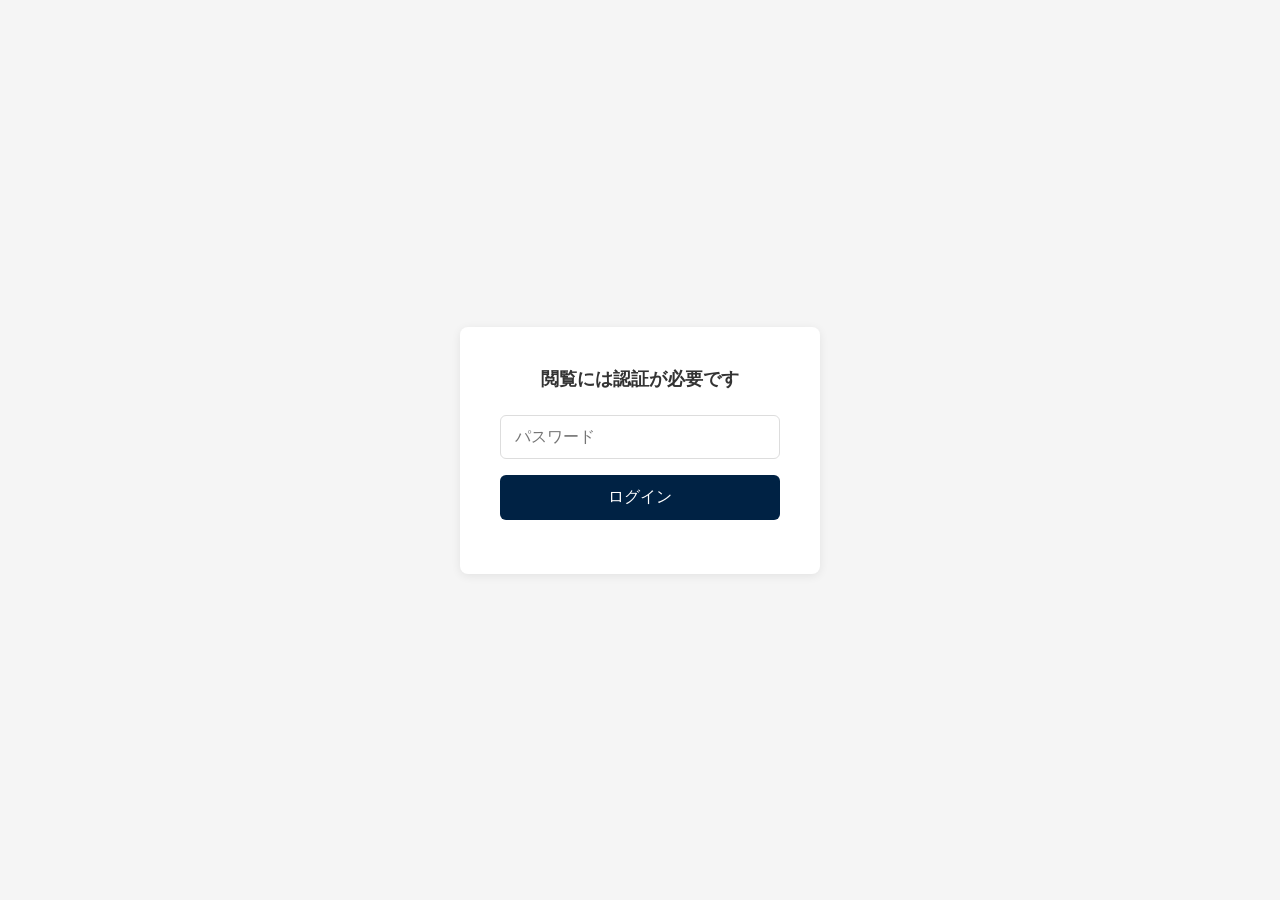
==== html/index.html @ d710fb05 "ファイル追加" ====
<!DOCTYPE html>
<html lang="ja">

<head>
    <meta charset="UTF-8">
    <meta name="viewport" content="width=device-width, initial-scale=1.0">
    <meta name="description" content="ビジネスとレジャーに、上質な移動体験を。サンプルレンタカーのマンスリープラン。">
    <meta name="robots" content="noindex">
    <title>【実績サンプル】サンプルレンタカー｜上質な長期レンタカーサービス</title>

    <!-- Google Fonts -->
    <link rel="preconnect" href="https://fonts.googleapis.com">
    <link rel="preconnect" href="https://fonts.gstatic.com" crossorigin>
    <link
        href="https://fonts.googleapis.com/css2?family=Noto+Sans+JP:wght@400;500;700&family=Shippori+Mincho:wght@400;700&display=swap"
        rel="stylesheet">

    <link rel="stylesheet" href="../css/style.css">
</head>

<body>
    <script>if (!sessionStorage.getItem('site_auth')) { location.replace('../index.html'); }</script>

    <!-- HEADER -->
    <header class="header">
        <div class="header__inner">
            <div class="header__logo"><a href="index.html">SAMPLE RENTAL</a></div>
            <div class="header__right">
                <nav class="header__nav">
                    <ul class="header__nav-list">
                        <li><a href="index.html#lineup" class="header__nav-link">車種一覧</a></li>
                        <li><a href="index.html#flow" class="header__nav-link">ご利用の流れ</a></li>
                        <li><a href="price.html" class="header__nav-link">料金プラン</a></li>
                        <li><a href="company.html" class="header__nav-link">会社情報</a></li>
                        <li><a href="index.html#faq" class="header__nav-link">よくある質問</a></li>
                    </ul>
                </nav>
                <a href="contact.html" class="header__btn">お問い合わせ</a>
            </div>
            <button class="hamburger" id="js-hamburger" aria-label="メニューを開く" aria-expanded="false" aria-controls="js-drawer">
                <span class="hamburger__line"></span>
                <span class="hamburger__line"></span>
                <span class="hamburger__line"></span>
            </button>
        </div>
    </header>

    <div class="nav-drawer__overlay" id="js-drawer-overlay" aria-hidden="true"></div>

    <nav class="nav-drawer" id="js-drawer" aria-label="モバイルメニュー" aria-hidden="true">
        <ul class="nav-drawer__list">
            <li class="nav-drawer__item"><a href="index.html#lineup" class="nav-drawer__link">車種一覧</a></li>
            <li class="nav-drawer__item"><a href="index.html#flow" class="nav-drawer__link">ご利用の流れ</a></li>
            <li class="nav-drawer__item"><a href="price.html" class="nav-drawer__link">料金プラン</a></li>
            <li class="nav-drawer__item"><a href="company.html" class="nav-drawer__link">会社情報</a></li>
            <li class="nav-drawer__item"><a href="index.html#faq" class="nav-drawer__link">よくある質問</a></li>
        </ul>
        <a href="contact.html" class="nav-drawer__contact">お問い合わせ</a>
    </nav>

    <!-- PAGE: TOP -->
    <main>
        <section class="hero">
            <div class="hero__content">
                <span class="hero__sub u-vertical">PREMIUM LONG-TERM RENTAL</span>
                <h1 class="hero__title u-vertical">移動を、<br>もっと自由に。<br>もっと贅沢に。</h1>
            </div>
            <div class="hero__image-box">
                <img id="img-hero-top" src="../img/bg_daytime_silver.png" alt="シルバーの高級レンタカー（昼間）">
            </div>
        </section>

        <section class="concept section" style="background-color: #f0f0f0;">
            <div class="container">
                <div class="u-text-center c-section-title--center">
                    <h2 class="concept__title c-section-title__ja no-line js-fade-in"
                        style="margin-bottom: 2rem; line-height: 1.4; display: inline-block;">
                        高級志向のあなたのための、<br>エグゼクティブなレンタカー
                    </h2>
                    <p class="concept__description js-fade-in"
                        style="font-size: 1.1rem; line-height: 2; color: #444; transition-delay: 0.2s;">
                        洗練された一台と共に、街中に溶け込むモダンなカーライフを。<br>
                        日常の移動を特別なひとときへと変える、上質な体験を提供いたします。
                    </p>
                </div>
            </div>
        </section>

        <section id="lineup" class="section">
            <div class="container">
                <header class="c-section-title js-fade-in">
                    <span class="c-section-title__en">LINEUP</span>
                    <h2 class="c-section-title__ja">厳選された車両ラインナップ</h2>
                </header>

                <div class="lineup-grid">
                    <article class="card js-fade-in">
                        <div class="card__img"><img
                                src="https://images.unsplash.com/photo-1541899481282-d53bffe3c35d?auto=format&fit=crop&w=600&q=80"
                                alt="Luxury Sedan"></div>
                        <div class="card__body">
                            <span class="card__tag">SEDAN</span>
                            <h3 class="card__title">エグゼクティブ・セダン</h3>
                            <p>ビジネスシーンに品格を添える、静寂性と走行性能を極めた一台。</p>
                            <a href="detail.html" class="card__more">VIEW DETAILS <span>→</span></a>
                        </div>
                    </article>
                    <article class="card js-fade-in" style="transition-delay:0.15s">
                        <div class="card__img"><img
                                src="https://images.unsplash.com/photo-1533473359331-0135ef1b58bf?auto=format&fit=crop&w=600&q=80"
                                alt="SUV"></div>
                        <div class="card__body">
                            <span class="card__tag">SUV</span>
                            <h3 class="card__title">プレミアム・SUV</h3>
                            <p>レジャーでも妥協しない。圧倒的な存在感と使い勝手の良さを両立。</p>
                            <a href="detail.html" class="card__more">VIEW DETAILS <span>→</span></a>
                        </div>
                    </article>
                    <article class="card js-fade-in" style="transition-delay:0.3s">
                        <div class="card__img"><img
                                src="https://images.unsplash.com/photo-1549399542-7e3f8b79c341?auto=format&fit=crop&w=600&q=80"
                                alt="EV"></div>
                        <div class="card__body">
                            <span class="card__tag">EV / HYBRID</span>
                            <h3 class="card__title">次世代・エコカー</h3>
                            <p>環境への配慮と最新技術を体感。未来のスタンダードをマンスリーで。</p>
                            <a href="detail.html" class="card__more">VIEW DETAILS <span>→</span></a>
                        </div>
                    </article>
                </div>

                <div style="text-align: center; margin-top: 48px;">
                    <a href="catalog.html" class="c-btn">車種一覧を見る</a>
                </div>
            </div>
        </section>

        <section id="flow" class="section flow-bg">
            <div class="container">
                <header class="c-section-title js-fade-in">
                    <span class="c-section-title__en">FLOW</span>
                    <h2 class="c-section-title__ja">ご利用までのステップ</h2>
                </header>
                <div class="flow-items">
                    <div class="flow-item js-fade-in" style="transition-delay:0.1s">
                        <h3 class="flow-item__title">コンサルティング</h3>
                        <p>用途や予算に合わせ、最適なプランをご提案。法人契約のご相談も承ります。</p>
                    </div>
                    <div class="flow-item js-fade-in" style="transition-delay:0.25s">
                        <h3 class="flow-item__title">審査・ご契約</h3>
                        <p>迅速な審査でスムーズな契約を実現。必要な書類はすべてオンラインで完結可能です。</p>
                    </div>
                    <div class="flow-item js-fade-in" style="transition-delay:0.4s">
                        <h3 class="flow-item__title">納車・アフターケア</h3>
                        <p>整備の行き届いた車両をご指定の場所、または店舗にてお引渡しいたします。</p>
                    </div>
                </div>
            </div>
        </section>

        <section id="faq" class="section">
            <div class="container">
                <header class="c-section-title js-fade-in">
                    <span class="c-section-title__en">FAQ</span>
                    <h2 class="c-section-title__ja">よくあるご質問</h2>
                </header>
                <div class="faq-list">
                    <details class="faq-item js-fade-in">
                        <summary>法人での契約は可能ですか？</summary>
                        <div class="faq-content">はい、多くの企業様にご利用いただいております。社用車としての導入や、プロジェクト単位での期間限定利用など、柔軟に対応いたします。</div>
                    </details>
                    <details class="faq-item js-fade-in" style="transition-delay:0.15s">
                        <summary>任意保険の補償内容について教えてください。</summary>
                        <div class="faq-content">対人・対物無制限の基本補償に加え、車両補償、ロードサービスが全てのプランに含まれております。</div>
                    </details>
                </div>
            </div>
        </section>
    </main>

    <div class="cta-section">
        <img class="cta-section__bg" src="../img/bg_cta.png" alt="CTA Background">
        <div class="container cta-section__content">
            <p class="cta-section__text">レンタカーのお問い合わせ・お申し込みは<br>下記からお気軽にお問い合わせください！</p>
            <div class="cta-btns">
                <a href="tel:0829613344" class="cta-btn cta-btn--tel">
                    <span class="cta-btn__label">Tel</span>
                    <span class="cta-btn__value">082-961-3344</span>
                    <span class="cta-btn__sub">受付時間 9:00〜17:00</span>
                </a>
                <a href="contact.html" class="cta-btn cta-btn--form">
                    <span class="cta-btn__label">フォームでのお問い合わせ</span>
                    <span class="cta-btn__value">Contact Form</span>
                    <span class="cta-btn__sub">24時間年中無休で受付中</span>
                </a>
            </div>
        </div>
    </div>

    <footer class="footer">
        <div class="container">
            <div class="footer__grid">
                <div>
                    <div class="footer__logo">SAMPLE RENTAL</div>
                    <p style="color: #666; font-size: 14px;">上質な車両と、心に寄り添うサービスで、<br>あなたの移動を特別な時間へと変えていきます。</p>
                </div>
                <nav>
                    <ul class="footer__link-list">
                        <li><a href="index.html#lineup" class="footer__link">車種一覧</a></li>
                        <li><a href="index.html#flow" class="footer__link">ご利用の流れ</a></li>
                        <li><a href="price.html" class="footer__link">料金プラン</a></li>
                    </ul>
                </nav>
                <nav>
                    <ul class="footer__link-list">
                        <li><a href="company.html" class="footer__link">会社情報</a></li>
                        <li><a href="contact.html" class="footer__link">お問い合わせ</a></li>
                    </ul>
                </nav>
            </div>
            <div class="footer__copy">&copy; 2024 Sample Rental Co., Ltd. All Rights Reserved.</div>
        </div>
    </footer>

    <script>
        const apiKey = "";
        async function generateImages() {
            try {
                const heroRes = await fetch(`https://generativelanguage.googleapis.com/v1beta/models/imagen-4.0-generate-001:predict?key=${apiKey}`, {
                    method: 'POST',
                    body: JSON.stringify({ instances: { prompt: "A luxury black premium sedan car parked in front of a modern high-end architectural building, soft cinematic lighting, 8k, professional photography" }, parameters: { sampleCount: 1 } })
                });
                const heroData = await heroRes.json();
                if (heroData.predictions) document.getElementById('img-hero-top').src = `data:image/png;base64,${heroData.predictions[0].bytesBase64Encoded}`;
            } catch (e) { }
        }
        function scrollToAnchor() {
            const hash = location.hash;
            if (!hash) return;
            const el = document.querySelector(hash);
            if (el) {
                const offset = window.innerWidth <= 768 ? 80 : 90;
                window.scrollTo({ top: el.getBoundingClientRect().top + window.pageYOffset - offset, behavior: 'smooth' });
            }
        }
        window.addEventListener('DOMContentLoaded', function() {
            generateImages();
            if (location.hash) setTimeout(scrollToAnchor, 100);
            const fadeObserver = new IntersectionObserver(function(entries) {
                entries.forEach(function(entry) { if (entry.isIntersecting) entry.target.classList.add('is-visible'); });
            }, { threshold: 0.2 });
            document.querySelectorAll('.js-fade-in').forEach(function(el) { fadeObserver.observe(el); });
            var hamburger = document.getElementById('js-hamburger');
            var drawer = document.getElementById('js-drawer');
            var overlay = document.getElementById('js-drawer-overlay');
            function openDrawer() {
                overlay.style.display = 'block';
                requestAnimationFrame(function() {
                    hamburger.classList.add('is-open');
                    drawer.classList.add('is-open');
                    overlay.classList.add('is-open');
                });
                hamburger.setAttribute('aria-expanded', 'true');
                drawer.setAttribute('aria-hidden', 'false');
                overlay.setAttribute('aria-hidden', 'false');
                document.body.style.overflow = 'hidden';
            }
            function closeDrawer() {
                hamburger.classList.remove('is-open');
                drawer.classList.remove('is-open');
                overlay.classList.remove('is-open');
                hamburger.setAttribute('aria-expanded', 'false');
                drawer.setAttribute('aria-hidden', 'true');
                overlay.setAttribute('aria-hidden', 'true');
                document.body.style.overflow = '';
                setTimeout(function() { overlay.style.display = 'none'; }, 500);
            }
            hamburger.addEventListener('click', function() { hamburger.classList.contains('is-open') ? closeDrawer() : openDrawer(); });
            overlay.addEventListener('click', closeDrawer);
        });
    </script>
</body>

</html>
---- css/style.css ----
/* ==========================================================================
   Variables & Base
   ========================================================================== */
:root {
    --color-main: #002244;
    --color-accent: #b89c5a;
    --color-text: #333;
    --color-bg-light: #f9f9f9;
    --color-red: #9a4848;
    --color-blue: #405a81;
    --font-mincho: 'Shippori Mincho', serif;
    --font-sans: 'Noto Sans JP', sans-serif;
    --transition: 0.5s cubic-bezier(0.25, 1, 0.5, 1);
}

* {
    margin: 0;
    padding: 0;
    box-sizing: border-box;
}

html {
    scroll-behavior: smooth;
}

body {
    font-family: var(--font-sans);
    color: var(--color-text);
    line-height: 1.5;
    letter-spacing: 0.05em;
    overflow-x: hidden;
    background-color: #fff;
}

a {
    text-decoration: none;
    color: inherit;
    transition: var(--transition);
    cursor: pointer;
}

ul {
    list-style: none;
}

img {
    max-width: 100%;
    height: auto;
    display: block;
}

.container {
    max-width: 1300px;
    margin: 0 auto;
    padding: 0 4%;
}

.section {
    padding: 100px 0 100px 0;
    position: relative;
}

@media (max-width: 768px) {
    .section {
        padding: 80px 0;
    }
}

/* Page Display Control */
.page {
    display: none;
}

.page.is-active {
    display: block;
    animation: fadeIn 0.8s ease forwards;
}

@keyframes fadeIn {
    from {
        opacity: 0;
        transform: translateY(10px);
    }

    to {
        opacity: 1;
        transform: translateY(0);
    }
}

/* Vertical Text Utility */
.u-vertical {
    writing-mode: vertical-rl;
}

/* Fade Animation Utilities */
.js-fade-in {
    opacity: 0;
    transform: translateY(30px);
    transition: opacity 1s cubic-bezier(0.25, 1, 0.5, 1), transform 1s cubic-bezier(0.25, 1, 0.5, 1);
}

.js-fade-in.is-visible {
    opacity: 1;
    transform: translateY(0);
}

/* ==========================================================================
   Header
   ========================================================================== */
.header {
    position: fixed;
    top: 0;
    left: 0;
    width: 100%;
    z-index: 1090;
    background: rgba(255, 255, 255, 0.95);
    backdrop-filter: blur(10px);
    border-bottom: 1px solid #eee;
}

.header__inner {
    display: flex;
    justify-content: space-between;
    align-items: center;
    height: 90px;
    padding: 0 4%;
    gap: 20px;
}

@media (max-width: 768px) {
    .header__inner {
        height: 80px;
    }
}

.header__logo {
    font-family: var(--font-mincho);
    font-weight: 700;
    font-size: 24px;
    color: var(--color-main);
    letter-spacing: 0.1em;
    cursor: pointer;
}

.header__nav-list {
    display: flex;
    gap: 25px;
}

.header__nav-link {
    font-size: 15px;
    font-weight: 500;
    position: relative;
    padding-bottom: 5px;
}

.header__nav-link::after {
    content: '';
    position: absolute;
    bottom: 0;
    left: 0;
    width: 0;
    height: 1px;
    background: var(--color-accent);
    transition: var(--transition);
}

.header__nav-link:hover::after {
    width: 100%;
}

.header__btn {
    background: var(--color-main);
    color: #fff;
    padding: 12px 25px;
    font-size: 13px;
    border-radius: 0;
    transition: var(--transition);
}

.header__btn:hover {
    background: var(--color-accent);
}

@media (max-width: 1100px) {
    .header__nav {
        display: none;
    }
}

.header__right {
    display: flex;
    align-items: center;
    margin-left: auto;
}

.header__nav-list {
    display: flex;
    gap: 25px;
    margin-right: 32px;
}

/* ==========================================================================
   Hero (Top Page)
   ========================================================================== */
.hero {
    min-height: 100vh;
    display: flex;
    align-items: flex-start;
    position: relative;
    background: #fff;
    padding-bottom: 120px;
}

.hero__image-box {
    position: absolute;
    right: 0;
    top: 0;
    width: 65%;
    height: 90%;
    overflow: hidden;
}

.hero__image-box img {
    width: 100%;
    height: 100%;
    object-fit: cover;
}

.hero__content {
    position: relative;
    z-index: 10;
    padding-left: 10%;
    padding-top: 140px;
}

.hero__title {
    font-family: var(--font-mincho);
    font-size: clamp(40px, 6vw, 80px);
    line-height: 1.2;
    color: var(--color-main);
}

@media (max-width: 768px) {
    .hero__title {
        text-shadow: 0 0 12px rgba(255, 255, 255, 0.9),
                     0 0 24px rgba(255, 255, 255, 0.7),
                     1px 1px 2px rgba(255, 255, 255, 0.8),
                     -1px -1px 2px rgba(255, 255, 255, 0.8);
    }
}

.hero__sub {
    display: block;
    font-size: 14px;
    color: var(--color-accent);
    letter-spacing: 0.3em;
    margin-bottom: 20px;
    font-weight: 700;
}

/* ==========================================================================
   Section Header
   ========================================================================== */
.c-section-title {
    margin-bottom: 60px;
    display: flex;
    align-items: flex-end;
    gap: 20px;

    @media (max-width: 900px) {
        flex-direction: column;
        align-items: flex-start;
    }
}

.c-section-title--center {
    justify-content: center;
    align-items: center;
    flex-direction: column;
    text-align: center;
}

.c-section-title__en {
    font-size: 60px;
    font-weight: 700;
    color: #f0f0f0;
    line-height: 0.8;
    font-family: var(--font-sans);
}

.c-section-title__ja {
    font-family: var(--font-mincho);
    font-size: 28px;
    color: var(--color-main);
    position: relative;
    padding-bottom: 10px;
}

@media (max-width: 768px) {
    .c-section-title__ja {
        font-size: 26px;
    }
}

.c-section-title__ja::after {
    content: '';
    position: absolute;
    bottom: 0;
    left: 0;
    width: 40px;
    height: 2px;
    background: var(--color-accent);
}

.c-section-title--center .c-section-title__ja::after {
    left: 50%;
    transform: translateX(-50%);
}

.c-section-title__ja.no-line::after {
    display: none;
}

/* ==========================================================================
   Lineup (Cards)
   ========================================================================== */
.lineup-grid {
    display: grid;
    grid-template-columns: repeat(3, 1fr);
    gap: 40px;
}

.card {
    background: #fff;
    border: 1px solid #eee;
    transition: var(--transition);
}

.card:hover {
    transform: translateY(-10px);
    border-color: var(--color-accent);
}

.card__img {
    aspect-ratio: 3/2;
    overflow: hidden;
}

.card__img img {
    transition: 1s;
    width: 100%;
    height: 100%;
    object-fit: cover;
}

.card:hover .card__img img {
    transform: scale(1.1);
}

.card__body {
    padding: 30px;
}

.card__tag {
    font-size: 11px;
    color: var(--color-accent);
    font-weight: 700;
    border: 1px solid;
    padding: 2px 8px;
    margin-bottom: 15px;
    display: inline-block;
}

.card__title {
    font-family: var(--font-mincho);
    font-size: 20px;
    margin-bottom: 10px;
}

.card__more {
    font-size: 13px;
    font-weight: 700;
    display: flex;
    align-items: center;
    gap: 10px;
    margin-top: 20px;
    color: var(--color-main);
}

.catalog-spec {
    display: grid;
    grid-template-columns: auto 1fr;
    gap: 4px 12px;
    margin-top: 16px;
    font-size: 13px;
}

.catalog-spec dt {
    color: #999;
    font-weight: 500;
}

.catalog-spec dd {
    color: var(--color-text);
    font-weight: 700;
}

.c-btn {
    display: inline-block;
    background-color: #fff;
    color: var(--color-main);
    border: 1px solid var(--color-main);
    border-radius: 40px;
    padding: 12px 60px;
    font-size: 14px;
    font-weight: 700;
    cursor: pointer;
    transition: var(--transition);
}

.c-btn:hover {
    background-color: var(--color-main);
    color: #fff;
}

@media (max-width: 900px) {
    .lineup-grid {
        grid-template-columns: 1fr;
    }
}

/* ==========================================================================
   Flow
   ========================================================================== */
.flow-bg {
    background: var(--color-main);
    color: #fff;
}

.flow-bg .c-section-title__en {
    color: rgba(255, 255, 255, 0.05);
}

.flow-bg .c-section-title__ja {
    color: #fff;
}

.flow-items {
    display: flex;
    justify-content: space-between;
    counter-reset: flow;
}

.flow-item {
    width: 30%;
    position: relative;
    padding-top: 60px;
}

.flow-item::before {
    counter-increment: flow;
    content: "0" counter(flow);
    position: absolute;
    top: 0;
    left: 0;
    font-size: 40px;
    font-weight: 700;
    color: var(--color-accent);
    font-family: var(--font-sans);
}

.flow-item__title {
    font-size: 20px;
    font-family: var(--font-mincho);
    margin-bottom: 20px;
    border-bottom: 1px solid rgba(255, 255, 255, 0.2);
    padding-bottom: 15px;
}

@media (max-width: 768px) {
    .flow-items {
        flex-direction: column;
        gap: 60px;
    }

    .flow-item {
        width: 100%;
    }
}

/* ==========================================================================
   FAQ
   ========================================================================== */
.faq-list {
    max-width: 900px;
    margin: 0 auto;
}

.faq-item {
    border-bottom: 1px solid #eee;
}

.faq-item summary {
    padding: 30px 0;
    cursor: pointer;
    display: flex;
    justify-content: space-between;
    align-items: center;
    font-weight: 700;
    font-family: var(--font-mincho);
    list-style: none;
}

.faq-item summary::after {
    content: '+';
    font-size: 24px;
    color: var(--color-accent);
    transition: var(--transition);
}

.faq-item[open] summary::after {
    transform: rotate(45deg);
}

.faq-content {
    padding-bottom: 30px;
    color: var(--color-text);
    font-size: 15px;
}

/* ==========================================================================
   CTA Section (画像参考)
   ========================================================================== */
.cta-section {
    position: relative;
    padding: 80px 0;
    color: #fff;
    text-align: center;
    overflow: hidden;
    background-color: #000;
}

.cta-section__bg {
    position: absolute;
    top: 0;
    left: 0;
    width: 100%;
    height: 100%;
    object-fit: cover;
    opacity: 0.4;
    z-index: 1;
}

.cta-section__content {
    position: relative;
    z-index: 2;
}

.cta-section__text {
    font-size: 20px;
    font-weight: 700;
    margin-bottom: 40px;
    line-height: 1.6;
}

@media (max-width: 768px) {
    .cta-section__text {
        font-size: 18px;
    }
}

.cta-btns {
    display: flex;
    justify-content: center;
    gap: 30px;
    max-width: 800px;
    margin: 0 auto;
}

.cta-btn {
    flex: 1;
    padding: 30px 20px;
    display: flex;
    flex-direction: column;
    align-items: center;
    justify-content: center;
    color: #fff;
    transition: var(--transition);
}

.cta-btn--tel {
    background: var(--color-red);
}

.cta-btn--form {
    background: var(--color-blue);
}

.cta-btn:hover {
    opacity: 0.9;
    transform: scale(1.02);
}

.cta-btn__label {
    font-size: 13px;
    margin-bottom: 5px;
    opacity: 0.9;
}

.cta-btn__value {
    font-size: 24px;
    font-weight: 700;
    letter-spacing: 0.05em;
}

.cta-btn__sub {
    font-size: 11px;
    margin-top: 5px;
    opacity: 0.8;
}

@media (max-width: 600px) {
    .cta-btns {
        flex-direction: column;
        gap: 10px;
        padding: 0 4%;
    }

    .cta-btn {
        padding: 20px;
    }
}

/* ==========================================================================
   Lower Page Styles
   ========================================================================== */
.breadcrumb {
    padding: 120px 0 20px;
    background: var(--color-bg-light);
    font-size: 12px;
    color: #888;
}

.breadcrumb span {
    margin: 0 10px;
}

.breadcrumb a:hover {
    color: var(--color-accent);
}

.detail-header {
    text-align: center;
    margin-bottom: 50px;
}

.detail-header__class {
    font-size: 14px;
    color: var(--color-accent);
    font-weight: 700;
    letter-spacing: 0.1em;
}

.detail-header__title {
    font-family: var(--font-mincho);
    font-size: 40px;
    color: var(--color-main);
    margin-top: 10px;
}

.detail-content {
    display: grid;
    grid-template-columns: 1fr 1fr;
    gap: 60px;
    align-items: start;
}

@media (max-width: 900px) {
    .detail-content {
        grid-template-columns: 1fr;
    }
}

/* 料金表 */
.price-table {
    width: 100%;
    border-collapse: collapse;
    margin-bottom: 30px;
}

.price-table th,
.price-table td {
    border: 1px solid #eee;
    padding: 15px;
    text-align: center;
}

.price-table th {
    background: var(--color-main);
    color: #fff;
    font-weight: 500;
    font-family: var(--font-mincho);
}

.price-table td {
    font-size: 20px;
    font-weight: 700;
    color: var(--color-text);
}

.price-table td span {
    font-size: 12px;
    font-weight: normal;
    color: #666;
    display: block;
    margin-top: 5px;
}

/* スペック・装備 */
.spec-list {
    display: flex;
    flex-wrap: wrap;
    gap: 10px;
    margin-bottom: 30px;
}

.spec-tag {
    background: var(--color-bg-light);
    padding: 8px 15px;
    font-size: 13px;
    font-weight: 500;
    border-radius: 4px;
    color: var(--color-main);
    border: 1px solid #eee;
}

.option-box {
    background: var(--color-bg-light);
    padding: 30px;
    border-radius: 4px;
    border-left: 4px solid var(--color-accent);
    margin-bottom: 40px;
}

.option-box__title {
    font-size: 16px;
    font-weight: 700;
    margin-bottom: 15px;
    color: var(--color-main);
}

.option-list {
    list-style: none;
}

.option-list li {
    display: flex;
    justify-content: space-between;
    border-bottom: 1px dashed #ccc;
    padding: 10px 0;
    font-size: 14px;
}

.option-list li:last-child {
    border-bottom: none;
}

/* Text Pages */
.text-page-container {
    max-width: 900px;
    margin: 0 auto;
    padding: 60px 4% 60px;
}

.text-page-title {
    font-family: var(--font-mincho);
    font-size: 36px;
    color: var(--color-main);
    margin-bottom: 60px;
    text-align: center;
}

.text-page-content h2 {
    font-size: 22px;
    color: var(--color-main);
    margin: 60px 0 20px;
    padding-bottom: 10px;
    border-bottom: 2px solid var(--color-bg-light);
    font-family: var(--font-mincho);
}

.text-page-content h2:first-child {
    margin-top: 0;
}

.text-page-content p {
    margin-bottom: 20px;
    font-size: 15px;
    color: var(--color-text);
    line-height: 1.8;
}

.info-table {
    width: 100%;
    border-collapse: collapse;
    margin-bottom: 40px;
}

.info-table th,
.info-table td {
    border: 1px solid #eee;
    padding: 20px;
    font-size: 15px;
}

.info-table th {
    background: var(--color-bg-light);
    width: 25%;
    font-weight: 700;
    color: var(--color-main);
    text-align: left;
}

/* Form Styles */
.contact-form {
    background: var(--color-bg-light);
    padding: 40px;
    border-radius: 4px;
}

.form-group {
    margin-bottom: 25px;
}

.form-label {
    display: block;
    font-size: 14px;
    font-weight: 700;
    margin-bottom: 10px;
    color: var(--color-main);
}

.form-control {
    width: 100%;
    padding: 15px;
    border: 1px solid #ddd;
    border-radius: 4px;
    font-family: inherit;
    font-size: 15px;
}

.form-control:focus {
    outline: none;
    border-color: var(--color-accent);
}

.submit-btn {
    background: var(--color-main);
    color: #fff;
    border: none;
    padding: 20px 60px;
    font-size: 16px;
    font-weight: 700;
    cursor: pointer;
    transition: var(--transition);
    display: block;
    margin: 40px auto 0;
}

.submit-btn:hover {
    background: var(--color-accent);
}

/* ==========================================================================
   Footer
   ========================================================================== */
.footer {
    background: #111;
    color: #fff;
    padding: 100px 0 40px;
}

.footer__logo {
    font-family: var(--font-mincho);
    font-size: 30px;
    margin-bottom: 40px;
    color: var(--color-accent);
}

.footer__grid {
    display: grid;
    grid-template-columns: 2fr 1fr 1fr;
    gap: 60px;
}

.footer__link-list {
    display: flex;
    flex-direction: column;
    gap: 15px;
}

.footer__link {
    font-size: 14px;
    color: #999;
}

.footer__link:hover {
    color: #fff;
}

.footer__copy {
    margin-top: 80px;
    text-align: center;
    font-size: 12px;
    color: #555;
}

@media (max-width: 768px) {
    .footer__grid {
        grid-template-columns: 1fr;
    }
}

/* ==========================================================================
   Hamburger Menu
   ========================================================================== */
.hamburger {
    display: none;
    flex-direction: column;
    justify-content: center;
    align-items: center;
    gap: 6px;
    width: 44px;
    height: 44px;
    background: none;
    border: none;
    cursor: pointer;
    z-index: 1100;
    position: relative;
}

.hamburger__line {
    display: block;
    width: 26px;
    height: 2px;
    background: var(--color-main);
    border-radius: 2px;
    transition: var(--transition);
    transform-origin: center;
}

.hamburger.is-open .hamburger__line:nth-child(1) {
    transform: translateY(8px) rotate(45deg);
}

.hamburger.is-open .hamburger__line:nth-child(2) {
    opacity: 0;
    transform: scaleX(0);
}

.hamburger.is-open .hamburger__line:nth-child(3) {
    transform: translateY(-8px) rotate(-45deg);
}

/* Drawer overlay */
.nav-drawer__overlay {
    display: none;
    position: fixed;
    inset: 0;
    background: rgba(0, 0, 0, 0.4);
    z-index: 1050;
    opacity: 0;
    transition: opacity 0.4s ease;
}

.nav-drawer__overlay.is-open {
    opacity: 1;
}

/* Drawer panel */
.nav-drawer {
    position: fixed;
    top: 0;
    right: 0;
    height: 100dvh;
    width: min(340px, 85vw);
    background: #fff;
    z-index: 1080;
    transform: translateX(100%);
    transition: transform 0.5s cubic-bezier(0.25, 1, 0.5, 1), opacity 0.5s cubic-bezier(0.25, 1, 0.5, 1);
    opacity: 0;
    display: flex;
    flex-direction: column;
    padding: 160px 40px 60px;
}

.nav-drawer.is-open {
    transform: translateX(0);
    opacity: 1;
}

.nav-drawer__list {
    list-style: none;
    display: flex;
    flex-direction: column;
    gap: 0;
}

.nav-drawer__item {
    border-bottom: 1px solid #eee;
}

.nav-drawer__link {
    display: block;
    padding: 18px 4px;
    font-size: 15px;
    font-weight: 500;
    color: var(--color-main);
    cursor: pointer;
    transition: color var(--transition);
}

.nav-drawer__link:hover {
    color: var(--color-accent);
}

.nav-drawer__contact {
    display: block;
    margin-top: 40px;
    background: var(--color-main);
    color: #fff;
    text-align: center;
    padding: 16px;
    font-size: 14px;
    font-weight: 700;
    cursor: pointer;
    transition: background var(--transition);
}

.nav-drawer__contact:hover {
    background: var(--color-accent);
}

@media (max-width: 1100px) {
    .hamburger {
        display: flex;
    }

    .header__btn {
        display: none;
    }
}
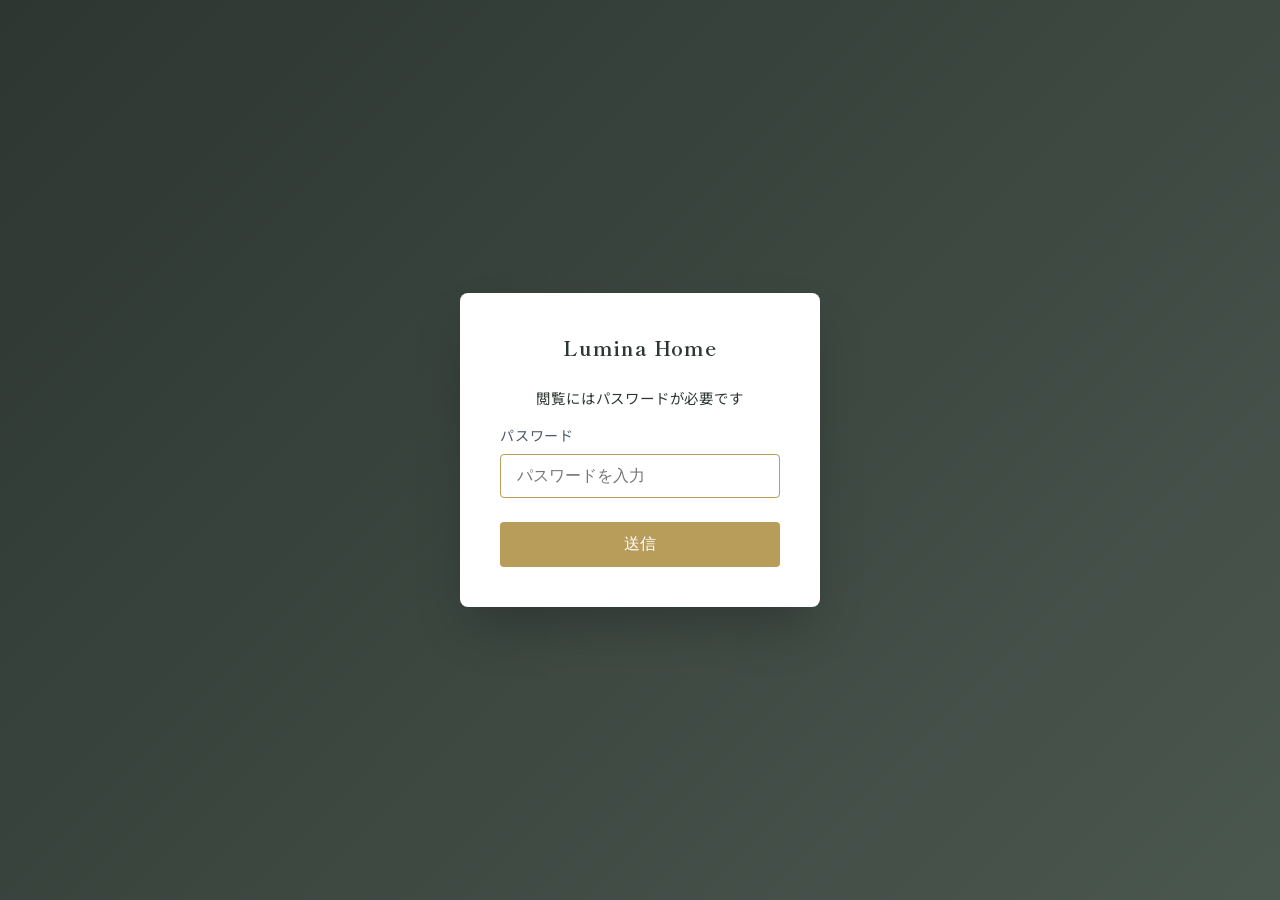
==== commit 0bd0e5d8: "ファイル差し替え" ====
--- a/html/index.html
+++ b/html/index.html
@@ -19,7 +19,7 @@
 </head>
 
 <body>
-    <script>if (!sessionStorage.getItem('site_auth')) { location.replace('../index.html'); }</script>
+    <script>if (!sessionStorage.getItem('gate_ok')) { location.replace('../index.html'); }</script>
 
     <!-- HEADER -->
     <header class="header">
